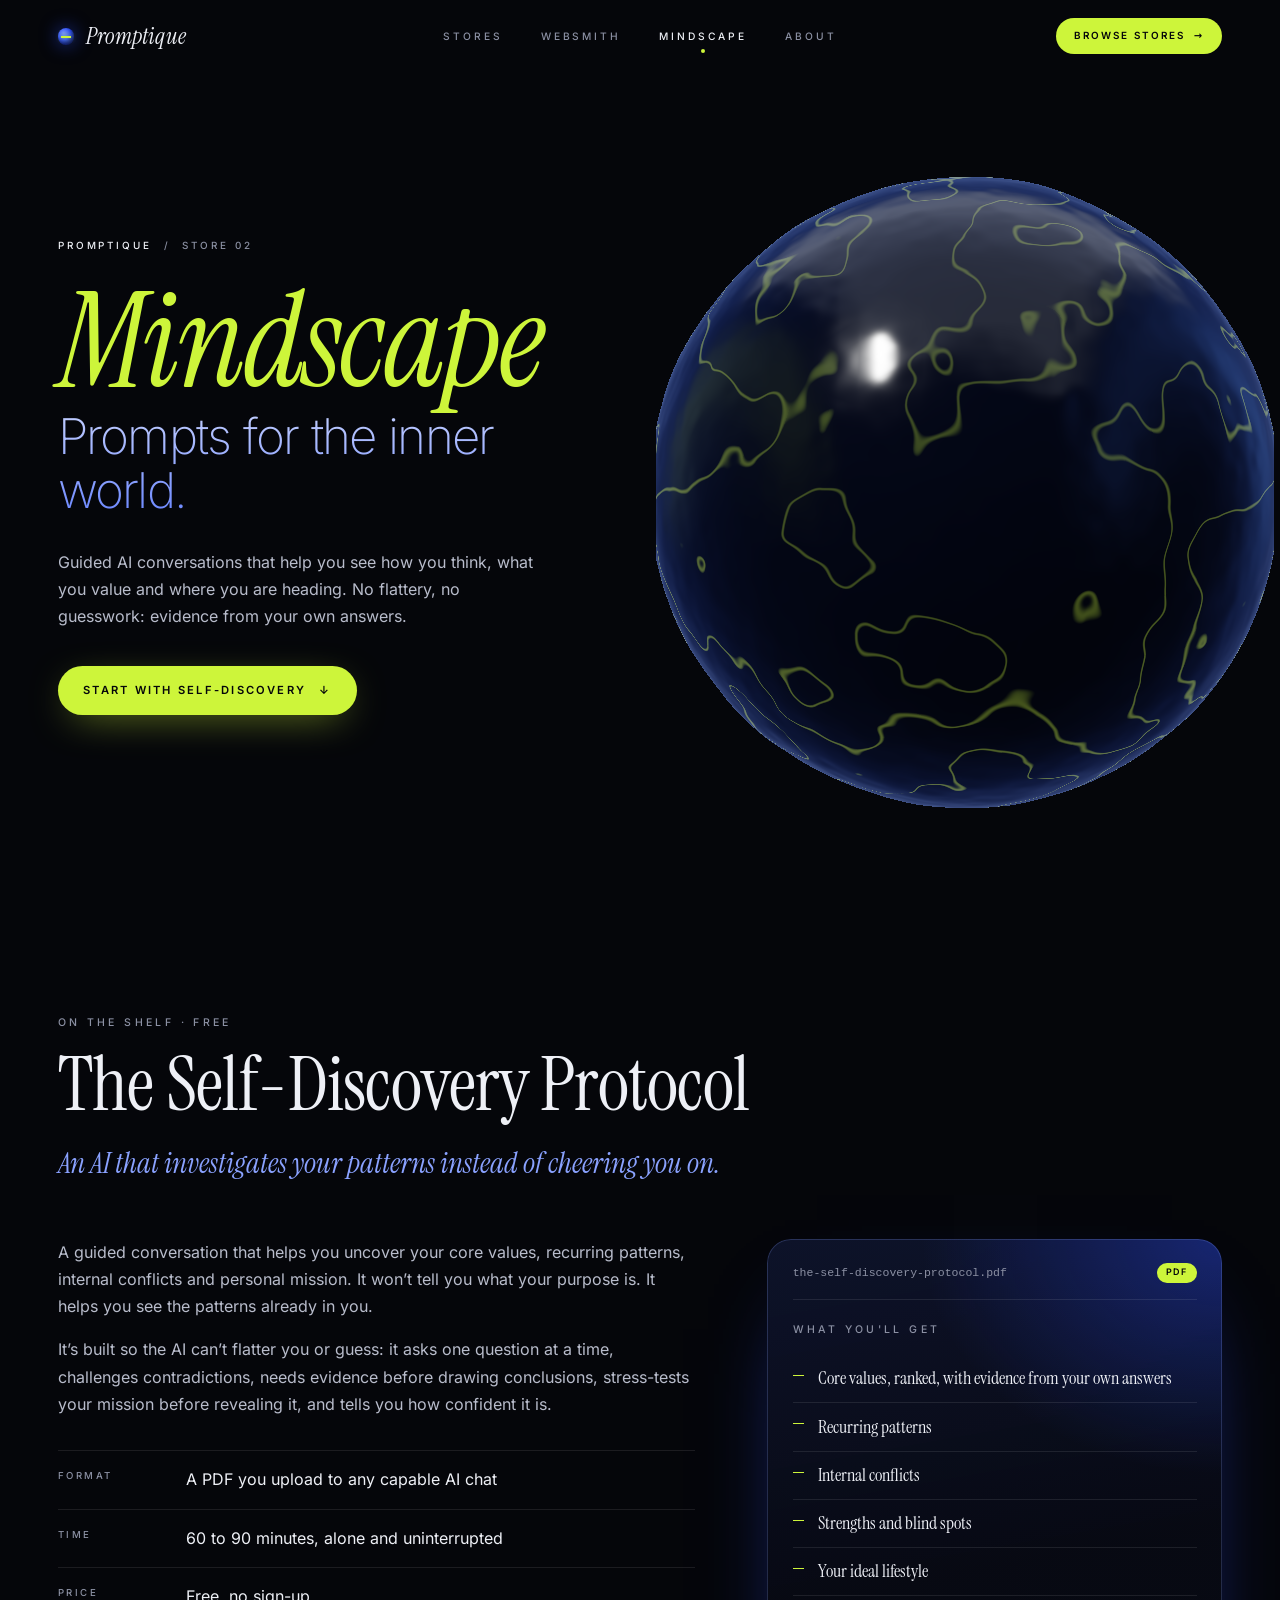
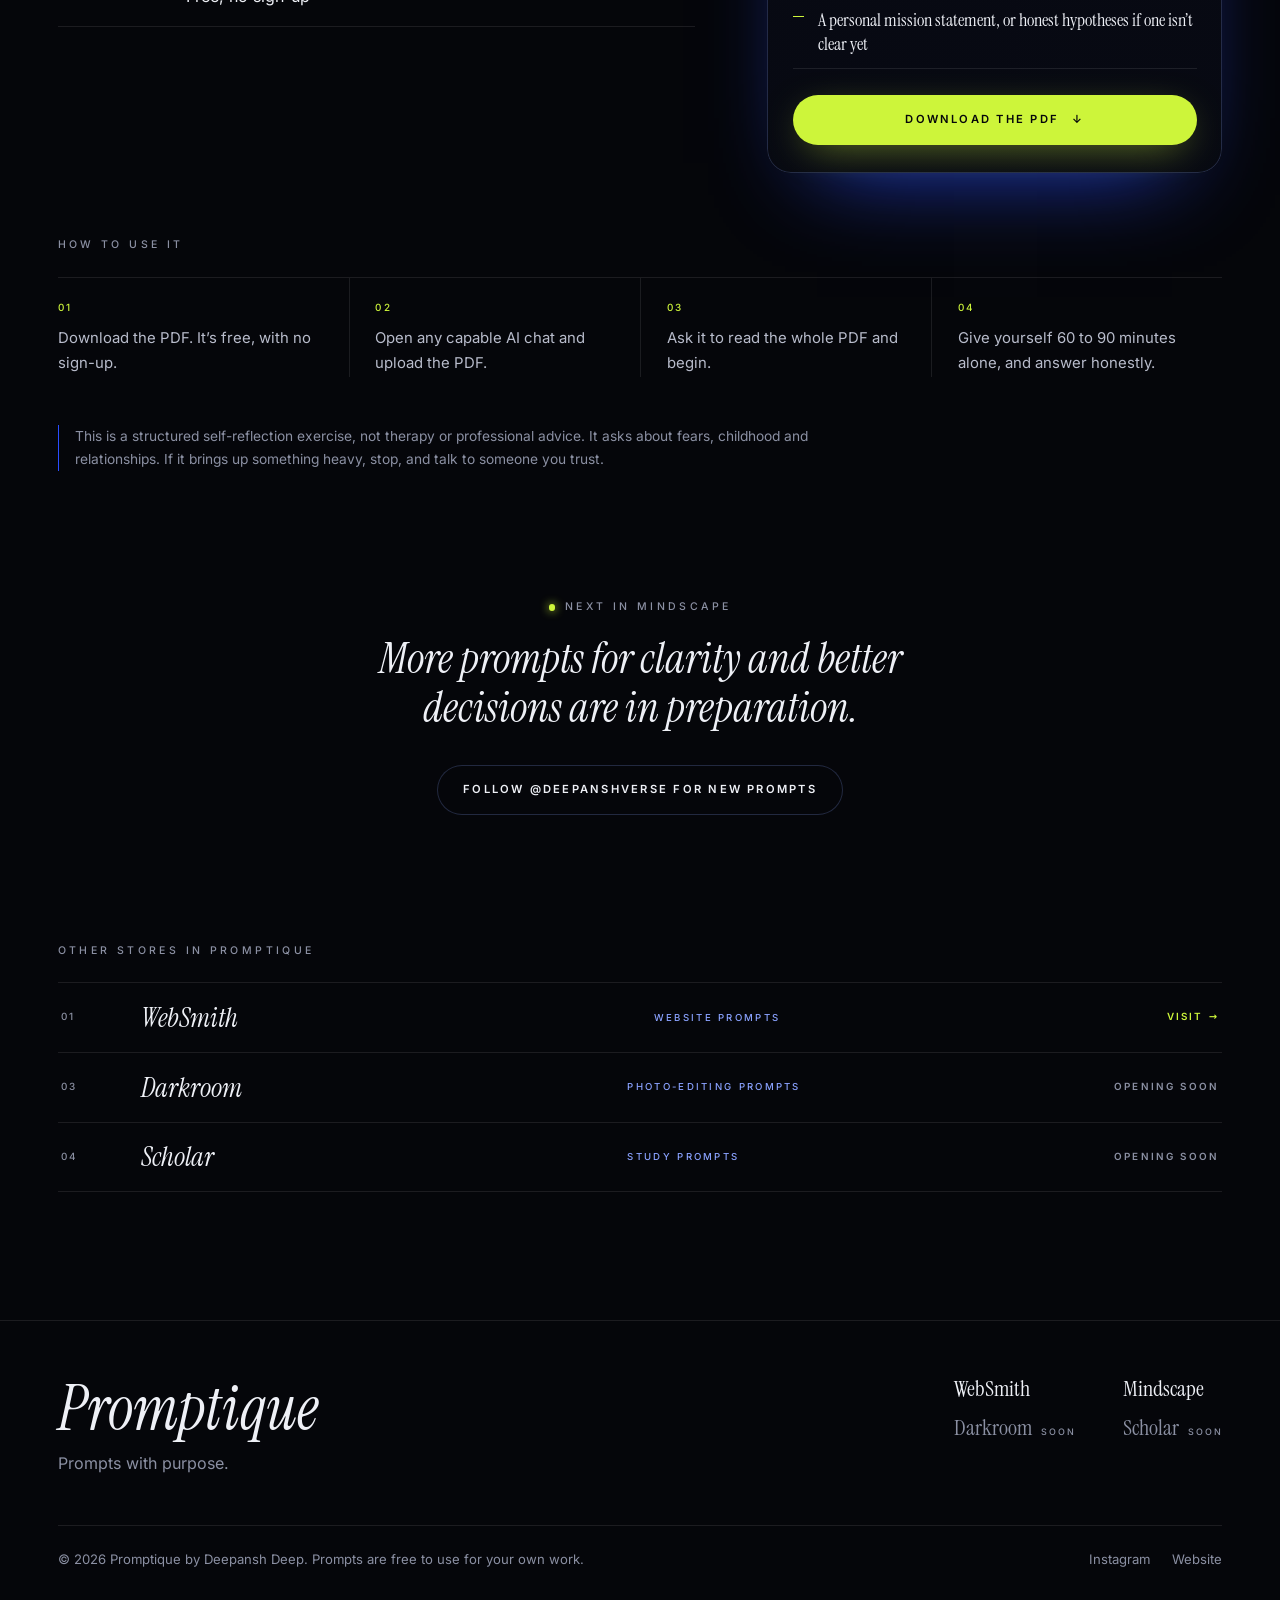
==== mindscape/index.html @ 8eacac4e "Promptique as the house of stores, new Mindscape store page, premium redesign with subtle 3D Co-Auth" ====
<!DOCTYPE html><html lang="en-IN"> <head><meta charset="utf-8"><meta name="viewport" content="width=device-width, initial-scale=1"><title>Mindscape by Promptique | Free prompts for the mind</title><meta name="description" content="Mindscape is the Promptique store of prompts for the mind. Start with the Self-Discovery Protocol: a free guided AI conversation that uncovers your core values, patterns and personal mission. No sign-up."><link rel="canonical" href="https://promptique.github.io/mindscape/"><meta name="robots" content="index, follow, max-image-preview:large"><meta name="author" content="Deepansh Deep"><meta name="theme-color" content="#05060a"><meta name="color-scheme" content="dark"><link rel="icon" href="/favicon.svg" type="image/svg+xml"><meta property="og:type" content="website"><meta property="og:site_name" content="Promptique"><meta property="og:title" content="Mindscape by Promptique | Free prompts for the mind"><meta property="og:description" content="Mindscape is the Promptique store of prompts for the mind. Start with the Self-Discovery Protocol: a free guided AI conversation that uncovers your core values, patterns and personal mission. No sign-up."><meta property="og:url" content="https://promptique.github.io/mindscape/"><meta property="og:image" content="https://promptique.github.io/og.png"><meta name="twitter:card" content="summary_large_image"><script type="application/ld+json">{"@context":"https://schema.org","@graph":[{"@type":"CollectionPage","name":"Mindscape","url":"https://promptique.github.io/mindscape/","isPartOf":{"@id":"https://promptique.github.io/#site"},"description":"Mindscape is the Promptique store of prompts for the mind. Start with the Self-Discovery Protocol: a free guided AI conversation that uncovers your core values, patterns and personal mission. No sign-up."},{"@type":"CreativeWork","name":"The Self-Discovery Protocol","description":"An AI that investigates your patterns instead of cheering you on.","url":"https://promptique.github.io/mindscape/#self-discovery","isAccessibleForFree":true,"author":{"@type":"Person","name":"Deepansh Deep","url":"https://deepansh-deep.github.io/"}}]}</script><script>document.documentElement.classList.add('js');</script><link rel="stylesheet" href="/_pq/index.B5ZnvH2v.css">
<link rel="stylesheet" href="/_pq/index.C8T-hWpO.css"></head> <body> <a class="skip" href="#main">Skip to content</a> <header class="nav"> <a class="brand" href="/" aria-label="Promptique home"><span class="brand__mark" aria-hidden="true"></span><span class="brand__name">Promptique</span></a> <nav class="nav__links" aria-label="Stores"> <a href="/#stores" class>Stores</a> <a href="/websmith/" class>WebSmith</a><a href="/mindscape/" class="is-on">Mindscape</a> <a href="/#about">About</a> </nav> <a class="nav__cta" href="/#stores">Browse stores <span aria-hidden="true">→</span></a> </header> <main id="main"> <section class="mhero" data-astro-cid-tpmg7tjt> <div class="mhero__copy" data-astro-cid-tpmg7tjt> <p class="crumb rv" data-astro-cid-tpmg7tjt><a href="/" data-astro-cid-tpmg7tjt>Promptique</a><span aria-hidden="true" data-astro-cid-tpmg7tjt>/</span>Store 02</p> <h1 class="mh1" data-astro-cid-tpmg7tjt> <span class="it lime rv" style="--d:.05s" data-astro-cid-tpmg7tjt>Mindscape</span> <span class="mh1__b rv" style="--d:.15s" data-astro-cid-tpmg7tjt>Prompts for the inner world.</span> </h1> <p class="mhero__text rv" style="--d:.25s" data-astro-cid-tpmg7tjt>Guided AI conversations that help you see how you think, what you value and where you are heading. No flattery, no guesswork: evidence from your own answers.</p> <div class="mhero__ctas rv" style="--d:.35s" data-astro-cid-tpmg7tjt> <a class="btn btn--lime" href="#self-discovery" data-astro-cid-tpmg7tjt>Start with self-discovery <span aria-hidden="true" data-astro-cid-tpmg7tjt>↓</span></a> </div> </div> <div class="orb mhero__orb" data-astro-cid-tpmg7tjt><canvas data-orb="mind" aria-label="A cobalt glass sphere with slow lime lines moving inside it" role="img" data-astro-cid-tpmg7tjt></canvas></div> </section> <section class="prod" id="self-discovery" aria-labelledby="sd-h" data-astro-cid-tpmg7tjt> <header class="prod__head" data-astro-cid-tpmg7tjt> <p class="eyebrow rv" data-astro-cid-tpmg7tjt>On the shelf · Free</p> <h2 id="sd-h" class="h2 rv" data-astro-cid-tpmg7tjt>The Self-Discovery Protocol</h2> <p class="prod__line rv" data-astro-cid-tpmg7tjt><em data-astro-cid-tpmg7tjt>An AI that investigates your patterns instead of cheering you on.</em></p> </header> <div class="prod__grid" data-astro-cid-tpmg7tjt> <div class="rv" data-astro-cid-tpmg7tjt> <p class="body" data-astro-cid-tpmg7tjt>A guided conversation that helps you uncover your core values, recurring patterns, internal conflicts and personal mission. It won’t tell you what your purpose is. It helps you see the patterns already in you.</p> <p class="body" data-astro-cid-tpmg7tjt>It’s built so the AI can’t flatter you or guess: it asks one question at a time, challenges contradictions, needs evidence before drawing conclusions, stress-tests your mission before revealing it, and tells you how confident it is.</p> <dl class="facts" data-astro-cid-tpmg7tjt> <div data-astro-cid-tpmg7tjt><dt data-astro-cid-tpmg7tjt>Format</dt><dd data-astro-cid-tpmg7tjt>A PDF you upload to any capable AI chat</dd></div> <div data-astro-cid-tpmg7tjt><dt data-astro-cid-tpmg7tjt>Time</dt><dd data-astro-cid-tpmg7tjt>60 to 90 minutes, alone and uninterrupted</dd></div> <div data-astro-cid-tpmg7tjt><dt data-astro-cid-tpmg7tjt>Price</dt><dd data-astro-cid-tpmg7tjt>Free, no sign-up</dd></div> </dl> </div> <aside class="doc rv" style="--d:.1s" aria-label="What you'll get" data-astro-cid-tpmg7tjt> <div class="doc__top" data-astro-cid-tpmg7tjt><span data-astro-cid-tpmg7tjt>the-self-discovery-protocol.pdf</span><span class="doc__tag" data-astro-cid-tpmg7tjt>PDF</span></div> <p class="eyebrow" data-astro-cid-tpmg7tjt>What you'll get</p> <ul class="list" role="list" data-astro-cid-tpmg7tjt><li data-astro-cid-tpmg7tjt>Core values, ranked, with evidence from your own answers</li><li data-astro-cid-tpmg7tjt>Recurring patterns</li><li data-astro-cid-tpmg7tjt>Internal conflicts</li><li data-astro-cid-tpmg7tjt>Strengths and blind spots</li><li data-astro-cid-tpmg7tjt>Your ideal lifestyle</li><li data-astro-cid-tpmg7tjt>A personal mission statement, or honest hypotheses if one isn’t clear yet</li></ul> <a class="btn btn--lime doc__btn" href="/downloads/the-self-discovery-protocol.pdf" download data-astro-cid-tpmg7tjt>Download the PDF <span aria-hidden="true" data-astro-cid-tpmg7tjt>↓</span></a> </aside> </div> <div class="how" data-astro-cid-tpmg7tjt> <p class="eyebrow rv" data-astro-cid-tpmg7tjt>How to use it</p> <ol role="list" data-astro-cid-tpmg7tjt><li class="rv" style="--d:0s" data-astro-cid-tpmg7tjt><span class="how__n" data-astro-cid-tpmg7tjt>01</span>Download the PDF. It’s free, with no sign-up.</li><li class="rv" style="--d:0.08s" data-astro-cid-tpmg7tjt><span class="how__n" data-astro-cid-tpmg7tjt>02</span>Open any capable AI chat and upload the PDF.</li><li class="rv" style="--d:0.16s" data-astro-cid-tpmg7tjt><span class="how__n" data-astro-cid-tpmg7tjt>03</span>Ask it to read the whole PDF and begin.</li><li class="rv" style="--d:0.24s" data-astro-cid-tpmg7tjt><span class="how__n" data-astro-cid-tpmg7tjt>04</span>Give yourself 60 to 90 minutes alone, and answer honestly.</li></ol> </div> <p class="note rv" role="note" data-astro-cid-tpmg7tjt>This is a structured self-reflection exercise, not therapy or professional advice. It asks about fears, childhood and relationships. If it brings up something heavy, stop, and talk to someone you trust.</p> </section> <section class="soon" data-astro-cid-tpmg7tjt> <p class="eyebrow rv" data-astro-cid-tpmg7tjt><span class="dot" aria-hidden="true" data-astro-cid-tpmg7tjt></span>Next in Mindscape</p> <p class="soon__line rv" data-astro-cid-tpmg7tjt><em data-astro-cid-tpmg7tjt>More prompts for clarity and better decisions are in preparation.</em></p> <a class="btn btn--line rv" href="https://www.instagram.com/deepanshverse/" target="_blank" rel="noopener" data-astro-cid-tpmg7tjt>Follow @deepanshverse for new prompts<span class="sr" data-astro-cid-tpmg7tjt> (opens in a new tab)</span></a> </section> <section class="elsewhere" aria-labelledby="el-h" data-astro-cid-tpmg7tjt> <p id="el-h" class="eyebrow rv" data-astro-cid-tpmg7tjt>Other stores in Promptique</p> <ul role="list" data-astro-cid-tpmg7tjt> <li class="rv" data-astro-cid-tpmg7tjt><a href="/websmith/" data-astro-cid-tpmg7tjt><span class="el__no" data-astro-cid-tpmg7tjt>01</span><span class="el__name" data-astro-cid-tpmg7tjt>WebSmith</span><span class="el__kind" data-astro-cid-tpmg7tjt>Website prompts</span><span class="el__go" data-astro-cid-tpmg7tjt>Visit <span aria-hidden="true" data-astro-cid-tpmg7tjt>→</span></span></a></li><li class="rv" data-astro-cid-tpmg7tjt><div data-astro-cid-tpmg7tjt><span class="el__no" data-astro-cid-tpmg7tjt>03</span><span class="el__name" data-astro-cid-tpmg7tjt>Darkroom</span><span class="el__kind" data-astro-cid-tpmg7tjt>Photo-editing prompts</span><span class="el__go el__go--soon" data-astro-cid-tpmg7tjt>Opening soon</span></div></li><li class="rv" data-astro-cid-tpmg7tjt><div data-astro-cid-tpmg7tjt><span class="el__no" data-astro-cid-tpmg7tjt>04</span><span class="el__name" data-astro-cid-tpmg7tjt>Scholar</span><span class="el__kind" data-astro-cid-tpmg7tjt>Study prompts</span><span class="el__go el__go--soon" data-astro-cid-tpmg7tjt>Opening soon</span></div></li> </ul> </section> </main> <footer class="foot"> <div class="foot__top"> <div> <p class="foot__brand"><em>Promptique</em></p> <p class="foot__tag">Prompts with purpose.</p> </div> <ul class="foot__stores" role="list"> <li><a href="/websmith/">WebSmith</a></li><li><a href="/mindscape/">Mindscape</a></li><li><span>Darkroom <small>Soon</small></span></li><li><span>Scholar <small>Soon</small></span></li> </ul> </div> <div class="foot__row"> <p>© 2026 Promptique by <a href="https://deepansh-deep.github.io/" target="_blank" rel="noopener">Deepansh Deep</a>. Prompts are free to use for your own work.</p> <p class="foot__links"><a href="https://www.instagram.com/deepanshverse/" target="_blank" rel="noopener">Instagram</a><a href="https://deepansh-deep.github.io/" target="_blank" rel="noopener">Website</a></p> </div> </footer> <script type="module" src="/_pq/Base.astro_astro_type_script_index_0_lang.D0Q_laXJ.js"></script> </body> </html>
---- _pq/index.B5ZnvH2v.css ----
@font-face{font-family:"Instrument Serif";font-style:normal;font-display:swap;font-weight:400;src:url(/_pq/instrument-serif-latin-ext-400-normal.C2je3j2s.woff2) format("woff2"),url(/_pq/instrument-serif-latin-ext-400-normal.CFCUzsTy.woff) format("woff");unicode-range:U+0100-02BA,U+02BD-02C5,U+02C7-02CC,U+02CE-02D7,U+02DD-02FF,U+0304,U+0308,U+0329,U+1D00-1DBF,U+1E00-1E9F,U+1EF2-1EFF,U+2020,U+20A0-20AB,U+20AD-20C0,U+2113,U+2C60-2C7F,U+A720-A7FF}@font-face{font-family:"Instrument Serif";font-style:normal;font-display:swap;font-weight:400;src:url(/_pq/instrument-serif-latin-400-normal.DnYpCC2O.woff2) format("woff2"),url(/_pq/instrument-serif-latin-400-normal.BVbkICAY.woff) format("woff");unicode-range:U+0000-00FF,U+0131,U+0152-0153,U+02BB-02BC,U+02C6,U+02DA,U+02DC,U+0304,U+0308,U+0329,U+2000-206F,U+20AC,U+2122,U+2191,U+2193,U+2212,U+2215,U+FEFF,U+FFFD}@font-face{font-family:"Instrument Serif";font-style:italic;font-display:swap;font-weight:400;src:url(/_pq/instrument-serif-latin-ext-400-italic.C9HzH3YL.woff2) format("woff2"),url(/_pq/instrument-serif-latin-ext-400-italic.D7-lnxEk.woff) format("woff");unicode-range:U+0100-02BA,U+02BD-02C5,U+02C7-02CC,U+02CE-02D7,U+02DD-02FF,U+0304,U+0308,U+0329,U+1D00-1DBF,U+1E00-1E9F,U+1EF2-1EFF,U+2020,U+20A0-20AB,U+20AD-20C0,U+2113,U+2C60-2C7F,U+A720-A7FF}@font-face{font-family:"Instrument Serif";font-style:italic;font-display:swap;font-weight:400;src:url(/_pq/instrument-serif-latin-400-italic.DKMiL14s.woff2) format("woff2"),url(/_pq/instrument-serif-latin-400-italic.u__WvvIK.woff) format("woff");unicode-range:U+0000-00FF,U+0131,U+0152-0153,U+02BB-02BC,U+02C6,U+02DA,U+02DC,U+0304,U+0308,U+0329,U+2000-206F,U+20AC,U+2122,U+2191,U+2193,U+2212,U+2215,U+FEFF,U+FFFD}@font-face{font-family:Inter Variable;font-style:normal;font-display:swap;font-weight:100 900;src:url(/_pq/inter-cyrillic-ext-wght-normal.BOeWTOD4.woff2) format("woff2-variations");unicode-range:U+0460-052F,U+1C80-1C8A,U+20B4,U+2DE0-2DFF,U+A640-A69F,U+FE2E-FE2F}@font-face{font-family:Inter Variable;font-style:normal;font-display:swap;font-weight:100 900;src:url(/_pq/inter-cyrillic-wght-normal.DqGufNeO.woff2) format("woff2-variations");unicode-range:U+0301,U+0400-045F,U+0490-0491,U+04B0-04B1,U+2116}@font-face{font-family:Inter Variable;font-style:normal;font-display:swap;font-weight:100 900;src:url(/_pq/inter-greek-ext-wght-normal.DlzME5K_.woff2) format("woff2-variations");unicode-range:U+1F00-1FFF}@font-face{font-family:Inter Variable;font-style:normal;font-display:swap;font-weight:100 900;src:url(/_pq/inter-greek-wght-normal.CkhJZR-_.woff2) format("woff2-variations");unicode-range:U+0370-0377,U+037A-037F,U+0384-038A,U+038C,U+038E-03A1,U+03A3-03FF}@font-face{font-family:Inter Variable;font-style:normal;font-display:swap;font-weight:100 900;src:url(/_pq/inter-vietnamese-wght-normal.CBcvBZtf.woff2) format("woff2-variations");unicode-range:U+0102-0103,U+0110-0111,U+0128-0129,U+0168-0169,U+01A0-01A1,U+01AF-01B0,U+0300-0301,U+0303-0304,U+0308-0309,U+0323,U+0329,U+1EA0-1EF9,U+20AB}@font-face{font-family:Inter Variable;font-style:normal;font-display:swap;font-weight:100 900;src:url(/_pq/inter-latin-ext-wght-normal.DO1Apj_S.woff2) format("woff2-variations");unicode-range:U+0100-02BA,U+02BD-02C5,U+02C7-02CC,U+02CE-02D7,U+02DD-02FF,U+0304,U+0308,U+0329,U+1D00-1DBF,U+1E00-1E9F,U+1EF2-1EFF,U+2020,U+20A0-20AB,U+20AD-20C0,U+2113,U+2C60-2C7F,U+A720-A7FF}@font-face{font-family:Inter Variable;font-style:normal;font-display:swap;font-weight:100 900;src:url(/_pq/inter-latin-wght-normal.Dx4kXJAl.woff2) format("woff2-variations");unicode-range:U+0000-00FF,U+0131,U+0152-0153,U+02BB-02BC,U+02C6,U+02DA,U+02DC,U+0304,U+0308,U+0329,U+2000-206F,U+20AC,U+2122,U+2191,U+2193,U+2212,U+2215,U+FEFF,U+FFFD}:root{--bg: #05060a;--bg2: #0a0d18;--cobalt: #2a4dff;--cobalt-l: #8aa2ff;--cobalt-d: #0f1f73;--lime: #cdf53a;--ink: #eef0f6;--dim: #8b90a3;--line: rgba(255,255,255,.09);--line2: rgba(138,162,255,.22);--serif: "Instrument Serif", "Times New Roman", serif;--sans: "Inter Variable", "Inter", system-ui, sans-serif;--ease: cubic-bezier(.2,.75,.2,1);--pad: clamp(1.25rem, 4.5vw, 4.5rem);--max: 82rem;color-scheme:dark}*,*:before,*:after{box-sizing:border-box}html{scroll-behavior:smooth;-webkit-text-size-adjust:100%;background:var(--bg)}body{margin:0;background:var(--bg);color:var(--ink);font:400 1rem/1.7 var(--sans);overflow-x:clip;-webkit-font-smoothing:antialiased}::selection{background:var(--lime);color:#05060a}a{color:inherit}img{display:block;max-width:100%;height:auto}.sr{position:absolute;width:1px;height:1px;overflow:hidden;clip:rect(0 0 0 0);white-space:nowrap}.skip{position:absolute;left:1rem;top:-4rem;z-index:99;background:var(--lime);color:#05060a;padding:.6rem 1rem}.skip:focus{top:1rem}:focus-visible{outline:1.5px solid var(--lime);outline-offset:4px}.eyebrow{margin:0;font:500 .66rem/1.6 var(--sans);letter-spacing:.32em;text-transform:uppercase;color:var(--dim)}.serif{font-family:var(--serif);font-weight:400}.it{font-family:var(--serif);font-style:italic;font-weight:400}.lime{color:var(--lime)}.cob{color:var(--cobalt-l)}.h2{margin:0;font:400 clamp(2.6rem,1.4rem + 4.2vw,5.6rem)/.98 var(--serif);letter-spacing:-.01em}.h2 .thin{font-family:var(--sans);font-weight:200;letter-spacing:-.03em;color:var(--cobalt-l)}.lede{margin:1.2rem 0 0;max-width:34rem;color:var(--dim);font-size:1rem}.btn{display:inline-flex;align-items:center;gap:.8rem;min-height:3.1rem;padding:.95rem 1.6rem;border-radius:999px;font:600 .7rem/1 var(--sans);letter-spacing:.2em;text-transform:uppercase;text-decoration:none;transition:background .35s var(--ease),color .35s var(--ease),box-shadow .35s var(--ease)}.btn--lime{background:var(--lime);color:#05060a;box-shadow:0 10px 40px -14px #cdf53ab3}.btn--lime:hover{background:#e2ff7a}.btn--line{color:var(--ink);box-shadow:inset 0 0 0 1px var(--line2)}.btn--line:hover{box-shadow:inset 0 0 0 1px var(--lime);color:var(--lime)}.play{display:inline-flex;align-items:center;gap:.9rem;font:500 .66rem/1.5 var(--sans);letter-spacing:.26em;text-transform:uppercase;text-decoration:none;color:var(--ink)}.play i{width:2.7rem;height:2.7rem;border-radius:50%;display:grid;place-items:center;box-shadow:inset 0 0 0 1px #ffffff59;transition:box-shadow .3s,background .3s}.play i:before{content:"";border-left:.5rem solid currentColor;border-top:.32rem solid transparent;border-bottom:.32rem solid transparent;margin-left:.15rem}.play:hover i{background:var(--lime);color:#05060a;box-shadow:none}.js .rv{opacity:0;transform:translateY(22px);transition:opacity 1.1s var(--ease),transform 1.1s var(--ease);transition-delay:var(--d, 0s)}.js .rv.in{opacity:1;transform:none}.nav{position:fixed;inset:0 0 auto;z-index:40;display:grid;grid-template-columns:1fr auto 1fr;align-items:center;padding:1.15rem var(--pad);transition:background .5s,box-shadow .5s}.nav.is-solid{background:#05060abd;backdrop-filter:blur(16px) saturate(1.2);-webkit-backdrop-filter:blur(16px) saturate(1.2);box-shadow:0 1px 0 var(--line)}.brand{display:inline-flex;align-items:center;gap:.7rem;text-decoration:none;justify-self:start}.brand__mark{width:1.05rem;height:1.05rem;border-radius:50%;background:radial-gradient(circle at 35% 30%,#6f8cff,var(--cobalt) 45%,#0b1660 100%);box-shadow:inset -2px -3px 4px #00000073,0 0 0 1px #cdf53a00,0 0 18px #2a4dff99;position:relative}.brand__mark:after{content:"";position:absolute;left:22%;right:22%;top:50%;height:1.5px;background:var(--lime);box-shadow:0 0 6px var(--lime)}.brand__name{font:italic 400 1.45rem/1 var(--serif);letter-spacing:.005em}.nav__links{display:flex;gap:2.4rem}.nav__links a{position:relative;font:500 .64rem/1 var(--sans);letter-spacing:.28em;text-transform:uppercase;text-decoration:none;color:var(--dim);transition:color .3s;padding:.4rem 0}.nav__links a:hover,.nav__links a.is-on{color:var(--ink)}.nav__links a.is-on:after{content:"";position:absolute;left:50%;bottom:-.35rem;width:4px;height:4px;border-radius:50%;background:var(--lime);transform:translate(-50%)}.nav__cta{justify-self:end;display:inline-flex;gap:.55rem;align-items:center;white-space:nowrap;font:600 .62rem/1 var(--sans);letter-spacing:.2em;text-transform:uppercase;text-decoration:none;color:#05060a;background:var(--lime);padding:.8rem 1.15rem;border-radius:999px}.nav__cta:hover{background:#e2ff7a}main>section{position:relative;max-width:var(--max);margin-inline:auto;padding-inline:var(--pad)}.orb{position:relative}.orb canvas{display:block;width:100%;height:100%}.orb:before{content:"";position:absolute;inset:10% 6%;border-radius:50%;background:radial-gradient(closest-side,rgba(42,77,255,.38),rgba(42,77,255,.08) 60%,transparent);filter:blur(30px);z-index:-1}.orb--fallback canvas{display:none}.orb--fallback:after{content:"";position:absolute;inset:22%;border-radius:46%;background:radial-gradient(circle at 35% 30%,#4c6bff,#142a9e 45%,#050a2a);box-shadow:inset 0 -4px #cdf53a99}.foot{position:relative;margin-top:clamp(5rem,10vw,9rem);border-top:1px solid var(--line);padding:3.5rem var(--pad) 2.2rem}.foot__top{display:flex;justify-content:space-between;gap:2rem;flex-wrap:wrap;max-width:var(--max);margin:0 auto}.foot__brand{margin:0;font-size:clamp(2.4rem,1.4rem + 3vw,4rem);line-height:1}.foot__brand em{font-family:var(--serif)}.foot__tag{margin:.6rem 0 0;color:var(--dim)}.foot__stores{list-style:none;margin:0;padding:0;display:grid;grid-template-columns:repeat(2,auto);gap:.7rem 3rem;align-content:start}.foot__stores a,.foot__stores span{font:400 1.35rem/1.2 var(--serif);text-decoration:none;color:var(--ink)}.foot__stores a:hover{color:var(--lime)}.foot__stores span{color:var(--dim)}.foot__stores small{font:500 .56rem/1 var(--sans);letter-spacing:.2em;text-transform:uppercase;color:var(--dim);margin-left:.3rem}.foot__row{display:flex;justify-content:space-between;gap:1rem;flex-wrap:wrap;max-width:var(--max);margin:3rem auto 0;padding-top:1.4rem;border-top:1px solid var(--line);color:var(--dim);font-size:.82rem}.foot__row p{margin:0}.foot__links{display:flex;gap:1.4rem}.foot a{text-decoration:none}.foot__row a:hover{color:var(--lime)}@media(max-width:960px){.nav{grid-template-columns:auto 1fr}.nav__links{display:none}}@media(prefers-reduced-motion:reduce){html{scroll-behavior:auto}}
---- _pq/index.C8T-hWpO.css ----
.mhero[data-astro-cid-tpmg7tjt]{min-height:100svh;display:grid;grid-template-columns:minmax(0,1fr) minmax(0,1fr);align-items:center;gap:2rem;padding-top:6.5rem;padding-bottom:3rem}.mhero[data-astro-cid-tpmg7tjt]:before{content:"";position:absolute;right:-15%;top:0;width:80vw;height:110%;background:radial-gradient(closest-side,rgba(42,77,255,.24),transparent 70%);z-index:-1;pointer-events:none}.crumb[data-astro-cid-tpmg7tjt]{margin:0 0 2rem;display:flex;gap:.7rem;font:500 .62rem/1 var(--sans);letter-spacing:.3em;text-transform:uppercase;color:var(--dim)}.crumb[data-astro-cid-tpmg7tjt] a[data-astro-cid-tpmg7tjt]{color:var(--ink);text-decoration:none}.crumb[data-astro-cid-tpmg7tjt] a[data-astro-cid-tpmg7tjt]:hover{color:var(--lime)}.mh1[data-astro-cid-tpmg7tjt]{margin:0;display:grid}.mh1[data-astro-cid-tpmg7tjt] .it[data-astro-cid-tpmg7tjt]{font-size:clamp(4.2rem,1.8rem + 8vw,10rem);line-height:.9;letter-spacing:-.02em}.mh1__b[data-astro-cid-tpmg7tjt]{margin-top:.6rem;font:200 clamp(1.9rem,1rem + 2.6vw,3.4rem)/1.08 var(--sans);letter-spacing:-.035em;background:linear-gradient(180deg,#c3cfff,#6a86ff);-webkit-background-clip:text;background-clip:text;color:transparent}.mhero__text[data-astro-cid-tpmg7tjt]{margin:2rem 0 0;max-width:30rem;color:#b8bccb}.mhero__ctas[data-astro-cid-tpmg7tjt]{margin-top:2.2rem}.mhero__orb[data-astro-cid-tpmg7tjt]{align-self:stretch;min-height:34rem;margin-right:-4vw}.prod[data-astro-cid-tpmg7tjt]{padding-top:clamp(4rem,9vw,8rem)}.prod__head[data-astro-cid-tpmg7tjt]{max-width:54rem}.prod__head[data-astro-cid-tpmg7tjt] .h2[data-astro-cid-tpmg7tjt]{margin-top:1rem}.prod__line[data-astro-cid-tpmg7tjt]{margin:1rem 0 0;font-size:clamp(1.3rem,1rem + 1vw,1.9rem);color:var(--cobalt-l)}.prod__line[data-astro-cid-tpmg7tjt] em[data-astro-cid-tpmg7tjt]{font-family:var(--serif)}.prod__grid[data-astro-cid-tpmg7tjt]{display:grid;grid-template-columns:7fr 5fr;gap:3rem 4.5rem;margin-top:3.2rem;align-items:start}.body[data-astro-cid-tpmg7tjt]{margin:0 0 1rem;color:#b8bccb;max-width:40rem}.facts[data-astro-cid-tpmg7tjt]{margin:2rem 0 0;border-top:1px solid var(--line)}.facts[data-astro-cid-tpmg7tjt] div[data-astro-cid-tpmg7tjt]{display:grid;grid-template-columns:7rem 1fr;gap:1rem;padding:.95rem 0;border-bottom:1px solid var(--line)}.facts[data-astro-cid-tpmg7tjt] dt[data-astro-cid-tpmg7tjt]{font:500 .6rem/2 var(--sans);letter-spacing:.26em;text-transform:uppercase;color:var(--dim)}.facts[data-astro-cid-tpmg7tjt] dd[data-astro-cid-tpmg7tjt]{margin:0}.doc[data-astro-cid-tpmg7tjt]{border-radius:24px;padding:1.5rem 1.6rem 1.8rem;background:radial-gradient(120% 80% at 100% 0%,rgba(42,77,255,.35),transparent 55%),linear-gradient(170deg,#141c4099,#080a14eb 60%);box-shadow:inset 0 0 0 1px var(--line2),0 40px 90px -50px #2a4dffe6}.doc__top[data-astro-cid-tpmg7tjt]{display:flex;justify-content:space-between;align-items:center;margin-bottom:1.4rem;padding-bottom:1rem;border-bottom:1px solid var(--line);font:500 .72rem/1 ui-monospace,Menlo,Consolas,monospace;color:var(--dim)}.doc__tag[data-astro-cid-tpmg7tjt]{font:600 .56rem/1 var(--sans);letter-spacing:.2em;color:#05060a;background:var(--lime);padding:.35rem .55rem;border-radius:999px}.list[data-astro-cid-tpmg7tjt]{list-style:none;margin:1rem 0 1.6rem;padding:0}.list[data-astro-cid-tpmg7tjt] li[data-astro-cid-tpmg7tjt]{position:relative;padding:.7rem 0 .7rem 1.6rem;border-bottom:1px solid var(--line);font:400 1.15rem/1.35 var(--serif)}.list[data-astro-cid-tpmg7tjt] li[data-astro-cid-tpmg7tjt]:before{content:"";position:absolute;left:0;top:1.25rem;width:.7rem;height:1px;background:var(--lime)}.doc__btn[data-astro-cid-tpmg7tjt]{width:100%;justify-content:center}.how[data-astro-cid-tpmg7tjt]{margin-top:4rem}.how[data-astro-cid-tpmg7tjt] ol[data-astro-cid-tpmg7tjt]{list-style:none;margin:1.4rem 0 0;padding:0;display:grid;grid-template-columns:repeat(4,1fr);border-top:1px solid var(--line)}.how[data-astro-cid-tpmg7tjt] li[data-astro-cid-tpmg7tjt]{padding:1.6rem 1.6rem 0 0;color:#b8bccb;font-size:.93rem}.how[data-astro-cid-tpmg7tjt] li[data-astro-cid-tpmg7tjt]+li[data-astro-cid-tpmg7tjt]{padding-left:1.6rem;border-left:1px solid var(--line)}.how__n[data-astro-cid-tpmg7tjt]{display:block;margin-bottom:.8rem;font:500 .62rem/1 var(--sans);letter-spacing:.26em;color:var(--lime)}.note[data-astro-cid-tpmg7tjt]{margin:3rem 0 0;max-width:48rem;font-size:.86rem;color:var(--dim);padding-left:1rem;border-left:1px solid var(--cobalt)}.soon[data-astro-cid-tpmg7tjt]{padding-top:clamp(5rem,10vw,8rem);text-align:center;display:grid;justify-items:center}.soon[data-astro-cid-tpmg7tjt] .eyebrow[data-astro-cid-tpmg7tjt]{display:inline-flex;align-items:center;gap:.6rem}.dot[data-astro-cid-tpmg7tjt]{width:.42rem;height:.42rem;border-radius:50%;background:var(--lime);box-shadow:0 0 10px var(--lime)}.soon__line[data-astro-cid-tpmg7tjt]{margin:1.2rem 0 2rem;max-width:40rem;font-size:clamp(1.6rem,1rem + 2vw,2.8rem);line-height:1.15}.soon__line[data-astro-cid-tpmg7tjt] em[data-astro-cid-tpmg7tjt]{font-family:var(--serif)}.elsewhere[data-astro-cid-tpmg7tjt]{padding-top:clamp(5rem,10vw,8rem)}.elsewhere[data-astro-cid-tpmg7tjt] ul[data-astro-cid-tpmg7tjt]{list-style:none;margin:1.4rem 0 0;padding:0;border-top:1px solid var(--line)}.elsewhere[data-astro-cid-tpmg7tjt] a[data-astro-cid-tpmg7tjt],.elsewhere[data-astro-cid-tpmg7tjt] li[data-astro-cid-tpmg7tjt]>div[data-astro-cid-tpmg7tjt]{display:grid;grid-template-columns:4rem 1fr 1fr auto;gap:1rem;align-items:center;padding:1.3rem .2rem;border-bottom:1px solid var(--line);text-decoration:none}.elsewhere[data-astro-cid-tpmg7tjt] a[data-astro-cid-tpmg7tjt]:hover .el__name[data-astro-cid-tpmg7tjt]{color:var(--lime)}.el__no[data-astro-cid-tpmg7tjt]{font:500 .62rem/1 var(--sans);letter-spacing:.26em;color:var(--dim)}.el__name[data-astro-cid-tpmg7tjt]{font:italic 400 1.7rem/1 var(--serif);transition:color .3s}.el__kind[data-astro-cid-tpmg7tjt]{font:500 .6rem/1 var(--sans);letter-spacing:.24em;text-transform:uppercase;color:var(--cobalt-l)}.el__go[data-astro-cid-tpmg7tjt]{font:600 .62rem/1 var(--sans);letter-spacing:.22em;text-transform:uppercase;color:var(--lime)}.el__go--soon[data-astro-cid-tpmg7tjt]{color:var(--dim)}@media(max-width:960px){.mhero[data-astro-cid-tpmg7tjt]{grid-template-columns:1fr;padding-top:5.5rem;gap:0}.mhero__orb[data-astro-cid-tpmg7tjt]{order:-1;min-height:42vh;margin:0 -6vw}.prod__grid[data-astro-cid-tpmg7tjt]{grid-template-columns:1fr}.how[data-astro-cid-tpmg7tjt] ol[data-astro-cid-tpmg7tjt]{grid-template-columns:1fr 1fr}.how[data-astro-cid-tpmg7tjt] li[data-astro-cid-tpmg7tjt],.how[data-astro-cid-tpmg7tjt] li[data-astro-cid-tpmg7tjt]+li[data-astro-cid-tpmg7tjt]{padding:1.4rem 1rem 1.4rem 0;border-left:0;border-bottom:1px solid var(--line)}.elsewhere[data-astro-cid-tpmg7tjt] a[data-astro-cid-tpmg7tjt],.elsewhere[data-astro-cid-tpmg7tjt] li[data-astro-cid-tpmg7tjt]>div[data-astro-cid-tpmg7tjt]{grid-template-columns:3rem 1fr auto}.el__kind[data-astro-cid-tpmg7tjt]{display:none}}@media(max-width:560px){.how[data-astro-cid-tpmg7tjt] ol[data-astro-cid-tpmg7tjt]{grid-template-columns:1fr}.facts[data-astro-cid-tpmg7tjt] div[data-astro-cid-tpmg7tjt]{grid-template-columns:1fr;gap:.1rem}}
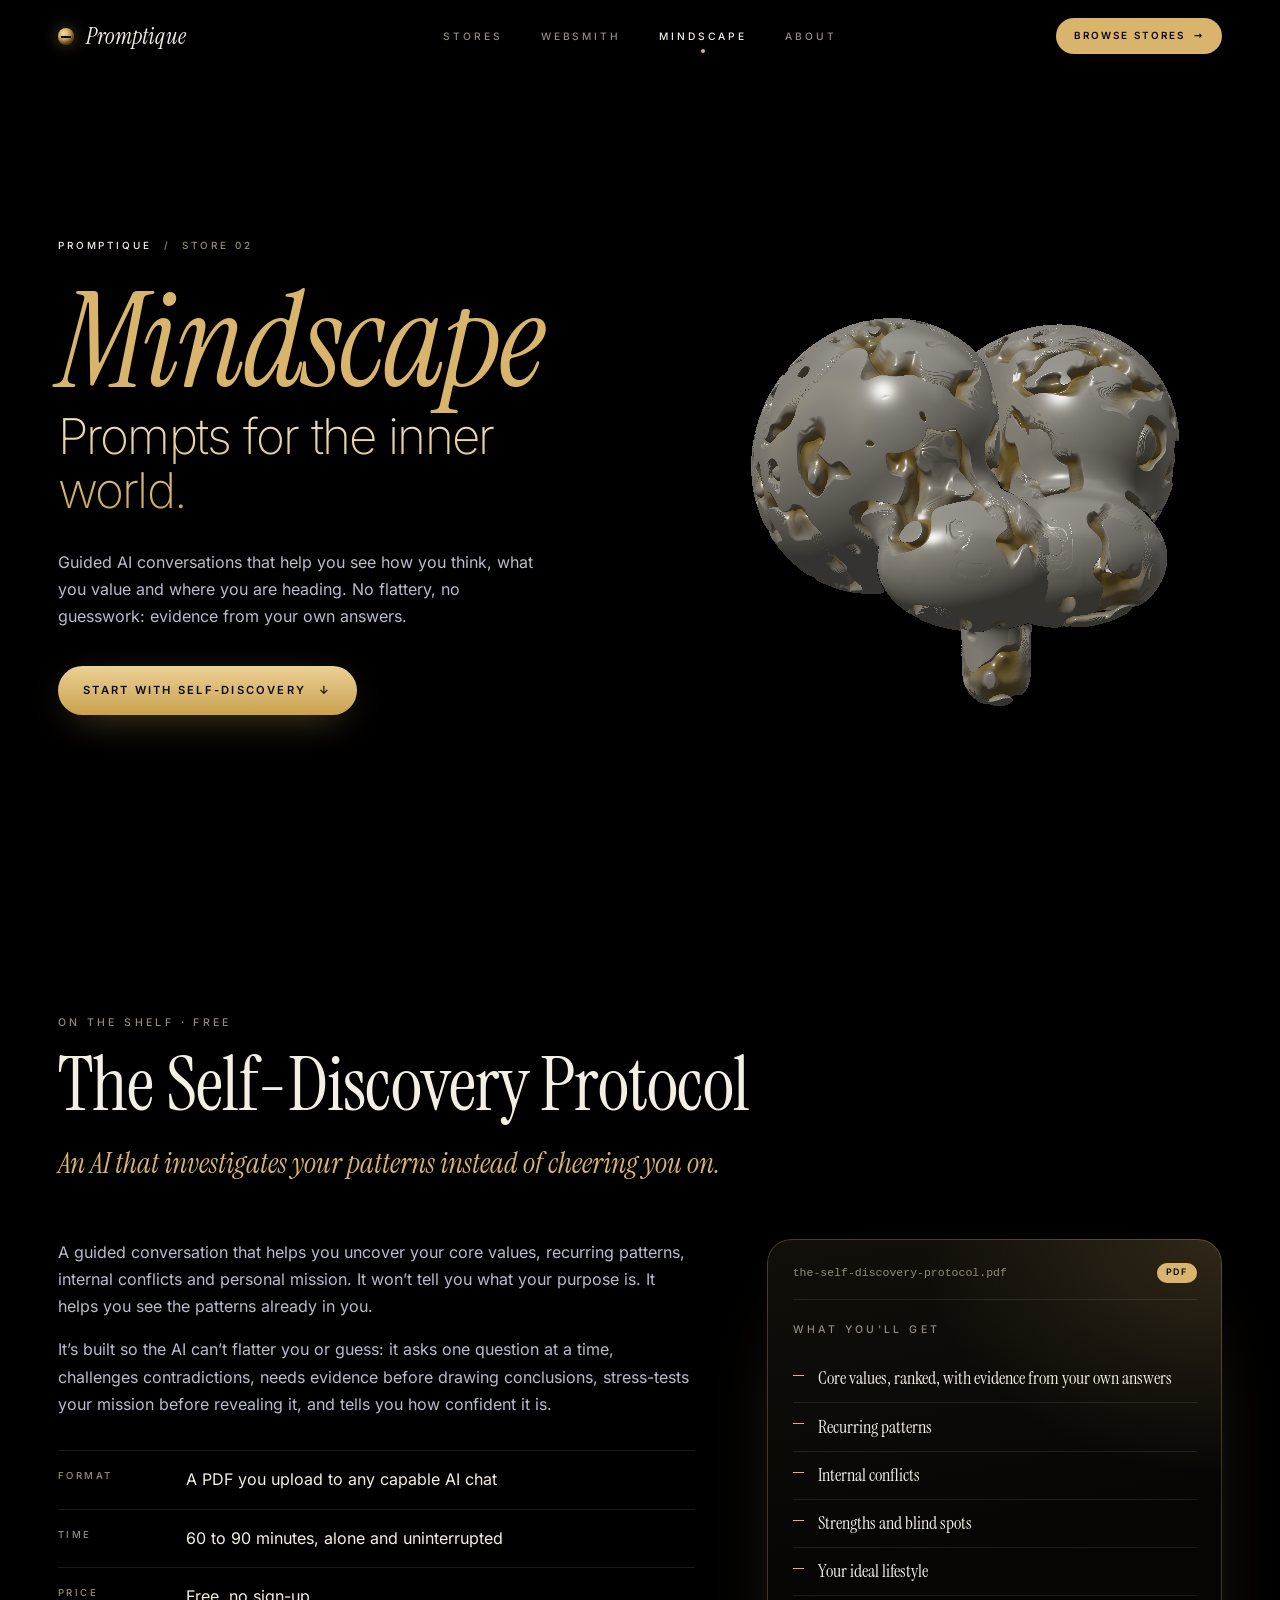
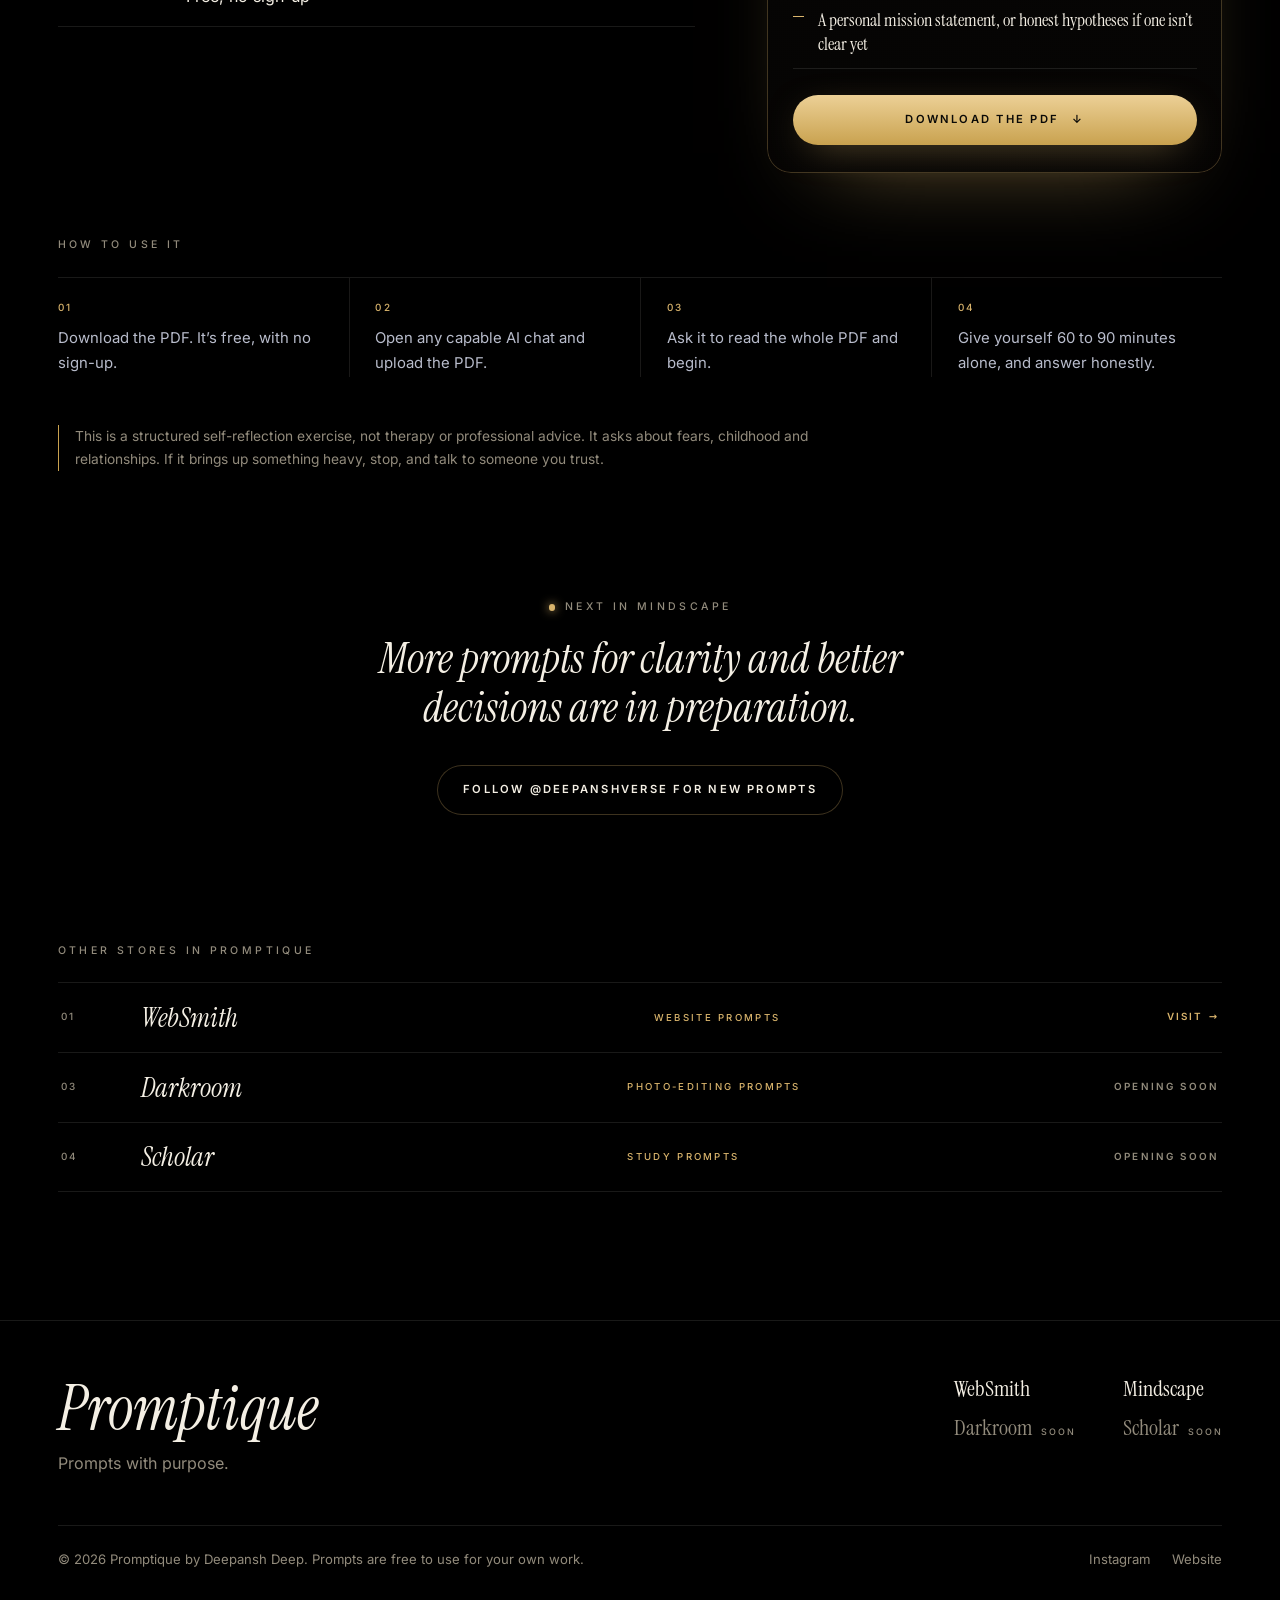
==== commit 4ebc6ee3: "Deploy: treasure chest, brain, gold Mindscape, Scratch Reveal template, SEO and Security toolkit Co-" ====
--- a/mindscape/index.html
+++ b/mindscape/index.html
@@ -1,2 +1,2 @@
 <!DOCTYPE html><html lang="en-IN"> <head><meta charset="utf-8"><meta name="viewport" content="width=device-width, initial-scale=1"><title>Mindscape by Promptique | Free prompts for the mind</title><meta name="description" content="Mindscape is the Promptique store of prompts for the mind. Start with the Self-Discovery Protocol: a free guided AI conversation that uncovers your core values, patterns and personal mission. No sign-up."><link rel="canonical" href="https://promptique.github.io/mindscape/"><meta name="robots" content="index, follow, max-image-preview:large"><meta name="author" content="Deepansh Deep"><meta name="theme-color" content="#05060a"><meta name="color-scheme" content="dark"><link rel="icon" href="/favicon.svg" type="image/svg+xml"><meta property="og:type" content="website"><meta property="og:site_name" content="Promptique"><meta property="og:title" content="Mindscape by Promptique | Free prompts for the mind"><meta property="og:description" content="Mindscape is the Promptique store of prompts for the mind. Start with the Self-Discovery Protocol: a free guided AI conversation that uncovers your core values, patterns and personal mission. No sign-up."><meta property="og:url" content="https://promptique.github.io/mindscape/"><meta property="og:image" content="https://promptique.github.io/og.png"><meta name="twitter:card" content="summary_large_image"><script type="application/ld+json">{"@context":"https://schema.org","@graph":[{"@type":"CollectionPage","name":"Mindscape","url":"https://promptique.github.io/mindscape/","isPartOf":{"@id":"https://promptique.github.io/#site"},"description":"Mindscape is the Promptique store of prompts for the mind. Start with the Self-Discovery Protocol: a free guided AI conversation that uncovers your core values, patterns and personal mission. No sign-up."},{"@type":"CreativeWork","name":"The Self-Discovery Protocol","description":"An AI that investigates your patterns instead of cheering you on.","url":"https://promptique.github.io/mindscape/#self-discovery","isAccessibleForFree":true,"author":{"@type":"Person","name":"Deepansh Deep","url":"https://deepansh-deep.github.io/"}}]}</script><script>document.documentElement.classList.add('js');</script><link rel="stylesheet" href="/_pq/index.B5ZnvH2v.css">
-<link rel="stylesheet" href="/_pq/index.C8T-hWpO.css"></head> <body> <a class="skip" href="#main">Skip to content</a> <header class="nav"> <a class="brand" href="/" aria-label="Promptique home"><span class="brand__mark" aria-hidden="true"></span><span class="brand__name">Promptique</span></a> <nav class="nav__links" aria-label="Stores"> <a href="/#stores" class>Stores</a> <a href="/websmith/" class>WebSmith</a><a href="/mindscape/" class="is-on">Mindscape</a> <a href="/#about">About</a> </nav> <a class="nav__cta" href="/#stores">Browse stores <span aria-hidden="true">→</span></a> </header> <main id="main"> <section class="mhero" data-astro-cid-tpmg7tjt> <div class="mhero__copy" data-astro-cid-tpmg7tjt> <p class="crumb rv" data-astro-cid-tpmg7tjt><a href="/" data-astro-cid-tpmg7tjt>Promptique</a><span aria-hidden="true" data-astro-cid-tpmg7tjt>/</span>Store 02</p> <h1 class="mh1" data-astro-cid-tpmg7tjt> <span class="it lime rv" style="--d:.05s" data-astro-cid-tpmg7tjt>Mindscape</span> <span class="mh1__b rv" style="--d:.15s" data-astro-cid-tpmg7tjt>Prompts for the inner world.</span> </h1> <p class="mhero__text rv" style="--d:.25s" data-astro-cid-tpmg7tjt>Guided AI conversations that help you see how you think, what you value and where you are heading. No flattery, no guesswork: evidence from your own answers.</p> <div class="mhero__ctas rv" style="--d:.35s" data-astro-cid-tpmg7tjt> <a class="btn btn--lime" href="#self-discovery" data-astro-cid-tpmg7tjt>Start with self-discovery <span aria-hidden="true" data-astro-cid-tpmg7tjt>↓</span></a> </div> </div> <div class="orb mhero__orb" data-astro-cid-tpmg7tjt><canvas data-orb="mind" aria-label="A cobalt glass sphere with slow lime lines moving inside it" role="img" data-astro-cid-tpmg7tjt></canvas></div> </section> <section class="prod" id="self-discovery" aria-labelledby="sd-h" data-astro-cid-tpmg7tjt> <header class="prod__head" data-astro-cid-tpmg7tjt> <p class="eyebrow rv" data-astro-cid-tpmg7tjt>On the shelf · Free</p> <h2 id="sd-h" class="h2 rv" data-astro-cid-tpmg7tjt>The Self-Discovery Protocol</h2> <p class="prod__line rv" data-astro-cid-tpmg7tjt><em data-astro-cid-tpmg7tjt>An AI that investigates your patterns instead of cheering you on.</em></p> </header> <div class="prod__grid" data-astro-cid-tpmg7tjt> <div class="rv" data-astro-cid-tpmg7tjt> <p class="body" data-astro-cid-tpmg7tjt>A guided conversation that helps you uncover your core values, recurring patterns, internal conflicts and personal mission. It won’t tell you what your purpose is. It helps you see the patterns already in you.</p> <p class="body" data-astro-cid-tpmg7tjt>It’s built so the AI can’t flatter you or guess: it asks one question at a time, challenges contradictions, needs evidence before drawing conclusions, stress-tests your mission before revealing it, and tells you how confident it is.</p> <dl class="facts" data-astro-cid-tpmg7tjt> <div data-astro-cid-tpmg7tjt><dt data-astro-cid-tpmg7tjt>Format</dt><dd data-astro-cid-tpmg7tjt>A PDF you upload to any capable AI chat</dd></div> <div data-astro-cid-tpmg7tjt><dt data-astro-cid-tpmg7tjt>Time</dt><dd data-astro-cid-tpmg7tjt>60 to 90 minutes, alone and uninterrupted</dd></div> <div data-astro-cid-tpmg7tjt><dt data-astro-cid-tpmg7tjt>Price</dt><dd data-astro-cid-tpmg7tjt>Free, no sign-up</dd></div> </dl> </div> <aside class="doc rv" style="--d:.1s" aria-label="What you'll get" data-astro-cid-tpmg7tjt> <div class="doc__top" data-astro-cid-tpmg7tjt><span data-astro-cid-tpmg7tjt>the-self-discovery-protocol.pdf</span><span class="doc__tag" data-astro-cid-tpmg7tjt>PDF</span></div> <p class="eyebrow" data-astro-cid-tpmg7tjt>What you'll get</p> <ul class="list" role="list" data-astro-cid-tpmg7tjt><li data-astro-cid-tpmg7tjt>Core values, ranked, with evidence from your own answers</li><li data-astro-cid-tpmg7tjt>Recurring patterns</li><li data-astro-cid-tpmg7tjt>Internal conflicts</li><li data-astro-cid-tpmg7tjt>Strengths and blind spots</li><li data-astro-cid-tpmg7tjt>Your ideal lifestyle</li><li data-astro-cid-tpmg7tjt>A personal mission statement, or honest hypotheses if one isn’t clear yet</li></ul> <a class="btn btn--lime doc__btn" href="/downloads/the-self-discovery-protocol.pdf" download data-astro-cid-tpmg7tjt>Download the PDF <span aria-hidden="true" data-astro-cid-tpmg7tjt>↓</span></a> </aside> </div> <div class="how" data-astro-cid-tpmg7tjt> <p class="eyebrow rv" data-astro-cid-tpmg7tjt>How to use it</p> <ol role="list" data-astro-cid-tpmg7tjt><li class="rv" style="--d:0s" data-astro-cid-tpmg7tjt><span class="how__n" data-astro-cid-tpmg7tjt>01</span>Download the PDF. It’s free, with no sign-up.</li><li class="rv" style="--d:0.08s" data-astro-cid-tpmg7tjt><span class="how__n" data-astro-cid-tpmg7tjt>02</span>Open any capable AI chat and upload the PDF.</li><li class="rv" style="--d:0.16s" data-astro-cid-tpmg7tjt><span class="how__n" data-astro-cid-tpmg7tjt>03</span>Ask it to read the whole PDF and begin.</li><li class="rv" style="--d:0.24s" data-astro-cid-tpmg7tjt><span class="how__n" data-astro-cid-tpmg7tjt>04</span>Give yourself 60 to 90 minutes alone, and answer honestly.</li></ol> </div> <p class="note rv" role="note" data-astro-cid-tpmg7tjt>This is a structured self-reflection exercise, not therapy or professional advice. It asks about fears, childhood and relationships. If it brings up something heavy, stop, and talk to someone you trust.</p> </section> <section class="soon" data-astro-cid-tpmg7tjt> <p class="eyebrow rv" data-astro-cid-tpmg7tjt><span class="dot" aria-hidden="true" data-astro-cid-tpmg7tjt></span>Next in Mindscape</p> <p class="soon__line rv" data-astro-cid-tpmg7tjt><em data-astro-cid-tpmg7tjt>More prompts for clarity and better decisions are in preparation.</em></p> <a class="btn btn--line rv" href="https://www.instagram.com/deepanshverse/" target="_blank" rel="noopener" data-astro-cid-tpmg7tjt>Follow @deepanshverse for new prompts<span class="sr" data-astro-cid-tpmg7tjt> (opens in a new tab)</span></a> </section> <section class="elsewhere" aria-labelledby="el-h" data-astro-cid-tpmg7tjt> <p id="el-h" class="eyebrow rv" data-astro-cid-tpmg7tjt>Other stores in Promptique</p> <ul role="list" data-astro-cid-tpmg7tjt> <li class="rv" data-astro-cid-tpmg7tjt><a href="/websmith/" data-astro-cid-tpmg7tjt><span class="el__no" data-astro-cid-tpmg7tjt>01</span><span class="el__name" data-astro-cid-tpmg7tjt>WebSmith</span><span class="el__kind" data-astro-cid-tpmg7tjt>Website prompts</span><span class="el__go" data-astro-cid-tpmg7tjt>Visit <span aria-hidden="true" data-astro-cid-tpmg7tjt>→</span></span></a></li><li class="rv" data-astro-cid-tpmg7tjt><div data-astro-cid-tpmg7tjt><span class="el__no" data-astro-cid-tpmg7tjt>03</span><span class="el__name" data-astro-cid-tpmg7tjt>Darkroom</span><span class="el__kind" data-astro-cid-tpmg7tjt>Photo-editing prompts</span><span class="el__go el__go--soon" data-astro-cid-tpmg7tjt>Opening soon</span></div></li><li class="rv" data-astro-cid-tpmg7tjt><div data-astro-cid-tpmg7tjt><span class="el__no" data-astro-cid-tpmg7tjt>04</span><span class="el__name" data-astro-cid-tpmg7tjt>Scholar</span><span class="el__kind" data-astro-cid-tpmg7tjt>Study prompts</span><span class="el__go el__go--soon" data-astro-cid-tpmg7tjt>Opening soon</span></div></li> </ul> </section> </main> <footer class="foot"> <div class="foot__top"> <div> <p class="foot__brand"><em>Promptique</em></p> <p class="foot__tag">Prompts with purpose.</p> </div> <ul class="foot__stores" role="list"> <li><a href="/websmith/">WebSmith</a></li><li><a href="/mindscape/">Mindscape</a></li><li><span>Darkroom <small>Soon</small></span></li><li><span>Scholar <small>Soon</small></span></li> </ul> </div> <div class="foot__row"> <p>© 2026 Promptique by <a href="https://deepansh-deep.github.io/" target="_blank" rel="noopener">Deepansh Deep</a>. Prompts are free to use for your own work.</p> <p class="foot__links"><a href="https://www.instagram.com/deepanshverse/" target="_blank" rel="noopener">Instagram</a><a href="https://deepansh-deep.github.io/" target="_blank" rel="noopener">Website</a></p> </div> </footer> <script type="module" src="/_pq/Base.astro_astro_type_script_index_0_lang.D0Q_laXJ.js"></script> </body> </html>  +<link rel="stylesheet" href="/_pq/index.3ysenldV.css"></head> <body> <a class="skip" href="#main">Skip to content</a> <header class="nav"> <a class="brand" href="/" aria-label="Promptique home"><span class="brand__mark" aria-hidden="true"></span><span class="brand__name">Promptique</span></a> <nav class="nav__links" aria-label="Stores"> <a href="/#stores" class>Stores</a> <a href="/websmith/" class>WebSmith</a><a href="/mindscape/" class="is-on">Mindscape</a> <a href="/#about">About</a> </nav> <a class="nav__cta" href="/#stores">Browse stores <span aria-hidden="true">→</span></a> </header> <main id="main"> <section class="mhero" data-astro-cid-tpmg7tjt> <div class="mhero__copy" data-astro-cid-tpmg7tjt> <p class="crumb rv" data-astro-cid-tpmg7tjt><a href="/" data-astro-cid-tpmg7tjt>Promptique</a><span aria-hidden="true" data-astro-cid-tpmg7tjt>/</span>Store 02</p> <h1 class="mh1" data-astro-cid-tpmg7tjt> <span class="it lime rv" style="--d:.05s" data-astro-cid-tpmg7tjt>Mindscape</span> <span class="mh1__b rv" style="--d:.15s" data-astro-cid-tpmg7tjt>Prompts for the inner world.</span> </h1> <p class="mhero__text rv" style="--d:.25s" data-astro-cid-tpmg7tjt>Guided AI conversations that help you see how you think, what you value and where you are heading. No flattery, no guesswork: evidence from your own answers.</p> <div class="mhero__ctas rv" style="--d:.35s" data-astro-cid-tpmg7tjt> <a class="btn btn--lime" href="#self-discovery" data-astro-cid-tpmg7tjt>Start with self-discovery <span aria-hidden="true" data-astro-cid-tpmg7tjt>↓</span></a> </div> </div> <div class="orb mhero__orb" data-astro-cid-tpmg7tjt><canvas data-orb="mind" aria-label="A slowly turning ivory and gold brain" role="img" data-astro-cid-tpmg7tjt></canvas></div> </section> <section class="prod" id="self-discovery" aria-labelledby="sd-h" data-astro-cid-tpmg7tjt> <header class="prod__head" data-astro-cid-tpmg7tjt> <p class="eyebrow rv" data-astro-cid-tpmg7tjt>On the shelf · Free</p> <h2 id="sd-h" class="h2 rv" data-astro-cid-tpmg7tjt>The Self-Discovery Protocol</h2> <p class="prod__line rv" data-astro-cid-tpmg7tjt><em data-astro-cid-tpmg7tjt>An AI that investigates your patterns instead of cheering you on.</em></p> </header> <div class="prod__grid" data-astro-cid-tpmg7tjt> <div class="rv" data-astro-cid-tpmg7tjt> <p class="body" data-astro-cid-tpmg7tjt>A guided conversation that helps you uncover your core values, recurring patterns, internal conflicts and personal mission. It won’t tell you what your purpose is. It helps you see the patterns already in you.</p> <p class="body" data-astro-cid-tpmg7tjt>It’s built so the AI can’t flatter you or guess: it asks one question at a time, challenges contradictions, needs evidence before drawing conclusions, stress-tests your mission before revealing it, and tells you how confident it is.</p> <dl class="facts" data-astro-cid-tpmg7tjt> <div data-astro-cid-tpmg7tjt><dt data-astro-cid-tpmg7tjt>Format</dt><dd data-astro-cid-tpmg7tjt>A PDF you upload to any capable AI chat</dd></div> <div data-astro-cid-tpmg7tjt><dt data-astro-cid-tpmg7tjt>Time</dt><dd data-astro-cid-tpmg7tjt>60 to 90 minutes, alone and uninterrupted</dd></div> <div data-astro-cid-tpmg7tjt><dt data-astro-cid-tpmg7tjt>Price</dt><dd data-astro-cid-tpmg7tjt>Free, no sign-up</dd></div> </dl> </div> <aside class="doc rv" style="--d:.1s" aria-label="What you'll get" data-astro-cid-tpmg7tjt> <div class="doc__top" data-astro-cid-tpmg7tjt><span data-astro-cid-tpmg7tjt>the-self-discovery-protocol.pdf</span><span class="doc__tag" data-astro-cid-tpmg7tjt>PDF</span></div> <p class="eyebrow" data-astro-cid-tpmg7tjt>What you'll get</p> <ul class="list" role="list" data-astro-cid-tpmg7tjt><li data-astro-cid-tpmg7tjt>Core values, ranked, with evidence from your own answers</li><li data-astro-cid-tpmg7tjt>Recurring patterns</li><li data-astro-cid-tpmg7tjt>Internal conflicts</li><li data-astro-cid-tpmg7tjt>Strengths and blind spots</li><li data-astro-cid-tpmg7tjt>Your ideal lifestyle</li><li data-astro-cid-tpmg7tjt>A personal mission statement, or honest hypotheses if one isn’t clear yet</li></ul> <a class="btn btn--lime doc__btn" href="/downloads/the-self-discovery-protocol.pdf" download data-astro-cid-tpmg7tjt>Download the PDF <span aria-hidden="true" data-astro-cid-tpmg7tjt>↓</span></a> </aside> </div> <div class="how" data-astro-cid-tpmg7tjt> <p class="eyebrow rv" data-astro-cid-tpmg7tjt>How to use it</p> <ol role="list" data-astro-cid-tpmg7tjt><li class="rv" style="--d:0s" data-astro-cid-tpmg7tjt><span class="how__n" data-astro-cid-tpmg7tjt>01</span>Download the PDF. It’s free, with no sign-up.</li><li class="rv" style="--d:0.08s" data-astro-cid-tpmg7tjt><span class="how__n" data-astro-cid-tpmg7tjt>02</span>Open any capable AI chat and upload the PDF.</li><li class="rv" style="--d:0.16s" data-astro-cid-tpmg7tjt><span class="how__n" data-astro-cid-tpmg7tjt>03</span>Ask it to read the whole PDF and begin.</li><li class="rv" style="--d:0.24s" data-astro-cid-tpmg7tjt><span class="how__n" data-astro-cid-tpmg7tjt>04</span>Give yourself 60 to 90 minutes alone, and answer honestly.</li></ol> </div> <p class="note rv" role="note" data-astro-cid-tpmg7tjt>This is a structured self-reflection exercise, not therapy or professional advice. It asks about fears, childhood and relationships. If it brings up something heavy, stop, and talk to someone you trust.</p> </section> <section class="soon" data-astro-cid-tpmg7tjt> <p class="eyebrow rv" data-astro-cid-tpmg7tjt><span class="dot" aria-hidden="true" data-astro-cid-tpmg7tjt></span>Next in Mindscape</p> <p class="soon__line rv" data-astro-cid-tpmg7tjt><em data-astro-cid-tpmg7tjt>More prompts for clarity and better decisions are in preparation.</em></p> <a class="btn btn--line rv" href="https://www.instagram.com/deepanshverse/" target="_blank" rel="noopener" data-astro-cid-tpmg7tjt>Follow @deepanshverse for new prompts<span class="sr" data-astro-cid-tpmg7tjt> (opens in a new tab)</span></a> </section> <section class="elsewhere" aria-labelledby="el-h" data-astro-cid-tpmg7tjt> <p id="el-h" class="eyebrow rv" data-astro-cid-tpmg7tjt>Other stores in Promptique</p> <ul role="list" data-astro-cid-tpmg7tjt> <li class="rv" data-astro-cid-tpmg7tjt><a href="/websmith/" data-astro-cid-tpmg7tjt><span class="el__no" data-astro-cid-tpmg7tjt>01</span><span class="el__name" data-astro-cid-tpmg7tjt>WebSmith</span><span class="el__kind" data-astro-cid-tpmg7tjt>Website prompts</span><span class="el__go" data-astro-cid-tpmg7tjt>Visit <span aria-hidden="true" data-astro-cid-tpmg7tjt>→</span></span></a></li><li class="rv" data-astro-cid-tpmg7tjt><div data-astro-cid-tpmg7tjt><span class="el__no" data-astro-cid-tpmg7tjt>03</span><span class="el__name" data-astro-cid-tpmg7tjt>Darkroom</span><span class="el__kind" data-astro-cid-tpmg7tjt>Photo-editing prompts</span><span class="el__go el__go--soon" data-astro-cid-tpmg7tjt>Opening soon</span></div></li><li class="rv" data-astro-cid-tpmg7tjt><div data-astro-cid-tpmg7tjt><span class="el__no" data-astro-cid-tpmg7tjt>04</span><span class="el__name" data-astro-cid-tpmg7tjt>Scholar</span><span class="el__kind" data-astro-cid-tpmg7tjt>Study prompts</span><span class="el__go el__go--soon" data-astro-cid-tpmg7tjt>Opening soon</span></div></li> </ul> </section> </main> <footer class="foot"> <div class="foot__top"> <div> <p class="foot__brand"><em>Promptique</em></p> <p class="foot__tag">Prompts with purpose.</p> </div> <ul class="foot__stores" role="list"> <li><a href="/websmith/">WebSmith</a></li><li><a href="/mindscape/">Mindscape</a></li><li><span>Darkroom <small>Soon</small></span></li><li><span>Scholar <small>Soon</small></span></li> </ul> </div> <div class="foot__row"> <p>© 2026 Promptique by <a href="https://deepansh-deep.github.io/" target="_blank" rel="noopener">Deepansh Deep</a>. Prompts are free to use for your own work.</p> <p class="foot__links"><a href="https://www.instagram.com/deepanshverse/" target="_blank" rel="noopener">Instagram</a><a href="https://deepansh-deep.github.io/" target="_blank" rel="noopener">Website</a></p> </div> </footer> <script type="module" src="/_pq/Base.astro_astro_type_script_index_0_lang.2DacNssF.js"></script> </body> </html>  
--- a/_pq/index.3ysenldV.css
+++ b/_pq/index.3ysenldV.css
@@ -0,0 +1 @@
+:root{--bg: #000;--bg2: #0a0907;--cobalt: #c9a24f;--cobalt-l: #d9b46c;--cobalt-d: #3a2c0f;--lime: #d9b46c;--ink: #f4efe4;--dim: #928b7c;--line: rgba(244,239,228,.1);--line2: rgba(217,180,108,.28)}.brand__mark{background:radial-gradient(circle at 35% 30%,#f1d9a0,#c9a24f 48%,#3a2c0f)!important;box-shadow:inset -2px -3px 4px #00000073,0 0 16px #d9b46c66!important}.brand__mark:after{background:#000!important;box-shadow:none!important}.btn--lime{background:linear-gradient(180deg,#ecd096,#c9a24f)!important;color:#0a0907!important;box-shadow:0 10px 40px -16px #d9b46cb3!important}.btn--lime:hover{background:#f1dba5!important}.nav__cta{background:#d9b46c!important;color:#0a0907!important}.orb:before{background:radial-gradient(closest-side,rgba(217,180,108,.22),rgba(217,180,108,.05) 60%,transparent)!important}::selection{background:#d9b46c;color:#000}.mhero[data-astro-cid-tpmg7tjt]{min-height:100svh;display:grid;grid-template-columns:minmax(0,1fr) minmax(0,1fr);align-items:center;gap:2rem;padding-top:6.5rem;padding-bottom:3rem}.mhero[data-astro-cid-tpmg7tjt]:before{content:"";position:absolute;right:-15%;top:0;width:80vw;height:110%;background:radial-gradient(closest-side,rgba(217,180,108,.14),transparent 70%);z-index:-1;pointer-events:none}.crumb[data-astro-cid-tpmg7tjt]{margin:0 0 2rem;display:flex;gap:.7rem;font:500 .62rem/1 var(--sans);letter-spacing:.3em;text-transform:uppercase;color:var(--dim)}.crumb[data-astro-cid-tpmg7tjt] a[data-astro-cid-tpmg7tjt]{color:var(--ink);text-decoration:none}.crumb[data-astro-cid-tpmg7tjt] a[data-astro-cid-tpmg7tjt]:hover{color:var(--lime)}.mh1[data-astro-cid-tpmg7tjt]{margin:0;display:grid}.mh1[data-astro-cid-tpmg7tjt] .it[data-astro-cid-tpmg7tjt]{font-size:clamp(4.2rem,1.8rem + 8vw,10rem);line-height:.9;letter-spacing:-.02em}.mh1__b[data-astro-cid-tpmg7tjt]{margin-top:.6rem;font:200 clamp(1.9rem,1rem + 2.6vw,3.4rem)/1.08 var(--sans);letter-spacing:-.035em;background:linear-gradient(180deg,#f6e8c4,#c9a24f);-webkit-background-clip:text;background-clip:text;color:transparent}.mhero__text[data-astro-cid-tpmg7tjt]{margin:2rem 0 0;max-width:30rem;color:#b8bccb}.mhero__ctas[data-astro-cid-tpmg7tjt]{margin-top:2.2rem}.mhero__orb[data-astro-cid-tpmg7tjt]{align-self:stretch;min-height:34rem;margin-right:-4vw}.prod[data-astro-cid-tpmg7tjt]{padding-top:clamp(4rem,9vw,8rem)}.prod__head[data-astro-cid-tpmg7tjt]{max-width:54rem}.prod__head[data-astro-cid-tpmg7tjt] .h2[data-astro-cid-tpmg7tjt]{margin-top:1rem}.prod__line[data-astro-cid-tpmg7tjt]{margin:1rem 0 0;font-size:clamp(1.3rem,1rem + 1vw,1.9rem);color:var(--cobalt-l)}.prod__line[data-astro-cid-tpmg7tjt] em[data-astro-cid-tpmg7tjt]{font-family:var(--serif)}.prod__grid[data-astro-cid-tpmg7tjt]{display:grid;grid-template-columns:7fr 5fr;gap:3rem 4.5rem;margin-top:3.2rem;align-items:start}.body[data-astro-cid-tpmg7tjt]{margin:0 0 1rem;color:#b8bccb;max-width:40rem}.facts[data-astro-cid-tpmg7tjt]{margin:2rem 0 0;border-top:1px solid var(--line)}.facts[data-astro-cid-tpmg7tjt] div[data-astro-cid-tpmg7tjt]{display:grid;grid-template-columns:7rem 1fr;gap:1rem;padding:.95rem 0;border-bottom:1px solid var(--line)}.facts[data-astro-cid-tpmg7tjt] dt[data-astro-cid-tpmg7tjt]{font:500 .6rem/2 var(--sans);letter-spacing:.26em;text-transform:uppercase;color:var(--dim)}.facts[data-astro-cid-tpmg7tjt] dd[data-astro-cid-tpmg7tjt]{margin:0}.doc[data-astro-cid-tpmg7tjt]{border-radius:24px;padding:1.5rem 1.6rem 1.8rem;background:radial-gradient(120% 80% at 100% 0%,rgba(217,180,108,.16),transparent 55%),linear-gradient(170deg,#1a160eb3,#060504f2 60%);box-shadow:inset 0 0 0 1px var(--line2),0 40px 90px -60px #d9b46c99}.doc__top[data-astro-cid-tpmg7tjt]{display:flex;justify-content:space-between;align-items:center;margin-bottom:1.4rem;padding-bottom:1rem;border-bottom:1px solid var(--line);font:500 .72rem/1 ui-monospace,Menlo,Consolas,monospace;color:var(--dim)}.doc__tag[data-astro-cid-tpmg7tjt]{font:600 .56rem/1 var(--sans);letter-spacing:.2em;color:#05060a;background:var(--lime);padding:.35rem .55rem;border-radius:999px}.list[data-astro-cid-tpmg7tjt]{list-style:none;margin:1rem 0 1.6rem;padding:0}.list[data-astro-cid-tpmg7tjt] li[data-astro-cid-tpmg7tjt]{position:relative;padding:.7rem 0 .7rem 1.6rem;border-bottom:1px solid var(--line);font:400 1.15rem/1.35 var(--serif)}.list[data-astro-cid-tpmg7tjt] li[data-astro-cid-tpmg7tjt]:before{content:"";position:absolute;left:0;top:1.25rem;width:.7rem;height:1px;background:var(--lime)}.doc__btn[data-astro-cid-tpmg7tjt]{width:100%;justify-content:center}.how[data-astro-cid-tpmg7tjt]{margin-top:4rem}.how[data-astro-cid-tpmg7tjt] ol[data-astro-cid-tpmg7tjt]{list-style:none;margin:1.4rem 0 0;padding:0;display:grid;grid-template-columns:repeat(4,1fr);border-top:1px solid var(--line)}.how[data-astro-cid-tpmg7tjt] li[data-astro-cid-tpmg7tjt]{padding:1.6rem 1.6rem 0 0;color:#b8bccb;font-size:.93rem}.how[data-astro-cid-tpmg7tjt] li[data-astro-cid-tpmg7tjt]+li[data-astro-cid-tpmg7tjt]{padding-left:1.6rem;border-left:1px solid var(--line)}.how__n[data-astro-cid-tpmg7tjt]{display:block;margin-bottom:.8rem;font:500 .62rem/1 var(--sans);letter-spacing:.26em;color:var(--lime)}.note[data-astro-cid-tpmg7tjt]{margin:3rem 0 0;max-width:48rem;font-size:.86rem;color:var(--dim);padding-left:1rem;border-left:1px solid var(--cobalt)}.soon[data-astro-cid-tpmg7tjt]{padding-top:clamp(5rem,10vw,8rem);text-align:center;display:grid;justify-items:center}.soon[data-astro-cid-tpmg7tjt] .eyebrow[data-astro-cid-tpmg7tjt]{display:inline-flex;align-items:center;gap:.6rem}.dot[data-astro-cid-tpmg7tjt]{width:.42rem;height:.42rem;border-radius:50%;background:var(--lime);box-shadow:0 0 10px var(--lime)}.soon__line[data-astro-cid-tpmg7tjt]{margin:1.2rem 0 2rem;max-width:40rem;font-size:clamp(1.6rem,1rem + 2vw,2.8rem);line-height:1.15}.soon__line[data-astro-cid-tpmg7tjt] em[data-astro-cid-tpmg7tjt]{font-family:var(--serif)}.elsewhere[data-astro-cid-tpmg7tjt]{padding-top:clamp(5rem,10vw,8rem)}.elsewhere[data-astro-cid-tpmg7tjt] ul[data-astro-cid-tpmg7tjt]{list-style:none;margin:1.4rem 0 0;padding:0;border-top:1px solid var(--line)}.elsewhere[data-astro-cid-tpmg7tjt] a[data-astro-cid-tpmg7tjt],.elsewhere[data-astro-cid-tpmg7tjt] li[data-astro-cid-tpmg7tjt]>div[data-astro-cid-tpmg7tjt]{display:grid;grid-template-columns:4rem 1fr 1fr auto;gap:1rem;align-items:center;padding:1.3rem .2rem;border-bottom:1px solid var(--line);text-decoration:none}.elsewhere[data-astro-cid-tpmg7tjt] a[data-astro-cid-tpmg7tjt]:hover .el__name[data-astro-cid-tpmg7tjt]{color:var(--lime)}.el__no[data-astro-cid-tpmg7tjt]{font:500 .62rem/1 var(--sans);letter-spacing:.26em;color:var(--dim)}.el__name[data-astro-cid-tpmg7tjt]{font:italic 400 1.7rem/1 var(--serif);transition:color .3s}.el__kind[data-astro-cid-tpmg7tjt]{font:500 .6rem/1 var(--sans);letter-spacing:.24em;text-transform:uppercase;color:var(--cobalt-l)}.el__go[data-astro-cid-tpmg7tjt]{font:600 .62rem/1 var(--sans);letter-spacing:.22em;text-transform:uppercase;color:var(--lime)}.el__go--soon[data-astro-cid-tpmg7tjt]{color:var(--dim)}@media(max-width:960px){.mhero[data-astro-cid-tpmg7tjt]{grid-template-columns:1fr;padding-top:5.5rem;gap:0}.mhero__orb[data-astro-cid-tpmg7tjt]{order:-1;min-height:42vh;margin:0 -6vw}.prod__grid[data-astro-cid-tpmg7tjt]{grid-template-columns:1fr}.how[data-astro-cid-tpmg7tjt] ol[data-astro-cid-tpmg7tjt]{grid-template-columns:1fr 1fr}.how[data-astro-cid-tpmg7tjt] li[data-astro-cid-tpmg7tjt],.how[data-astro-cid-tpmg7tjt] li[data-astro-cid-tpmg7tjt]+li[data-astro-cid-tpmg7tjt]{padding:1.4rem 1rem 1.4rem 0;border-left:0;border-bottom:1px solid var(--line)}.elsewhere[data-astro-cid-tpmg7tjt] a[data-astro-cid-tpmg7tjt],.elsewhere[data-astro-cid-tpmg7tjt] li[data-astro-cid-tpmg7tjt]>div[data-astro-cid-tpmg7tjt]{grid-template-columns:3rem 1fr auto}.el__kind[data-astro-cid-tpmg7tjt]{display:none}}@media(max-width:560px){.how[data-astro-cid-tpmg7tjt] ol[data-astro-cid-tpmg7tjt]{grid-template-columns:1fr}.facts[data-astro-cid-tpmg7tjt] div[data-astro-cid-tpmg7tjt]{grid-template-columns:1fr;gap:.1rem}}
